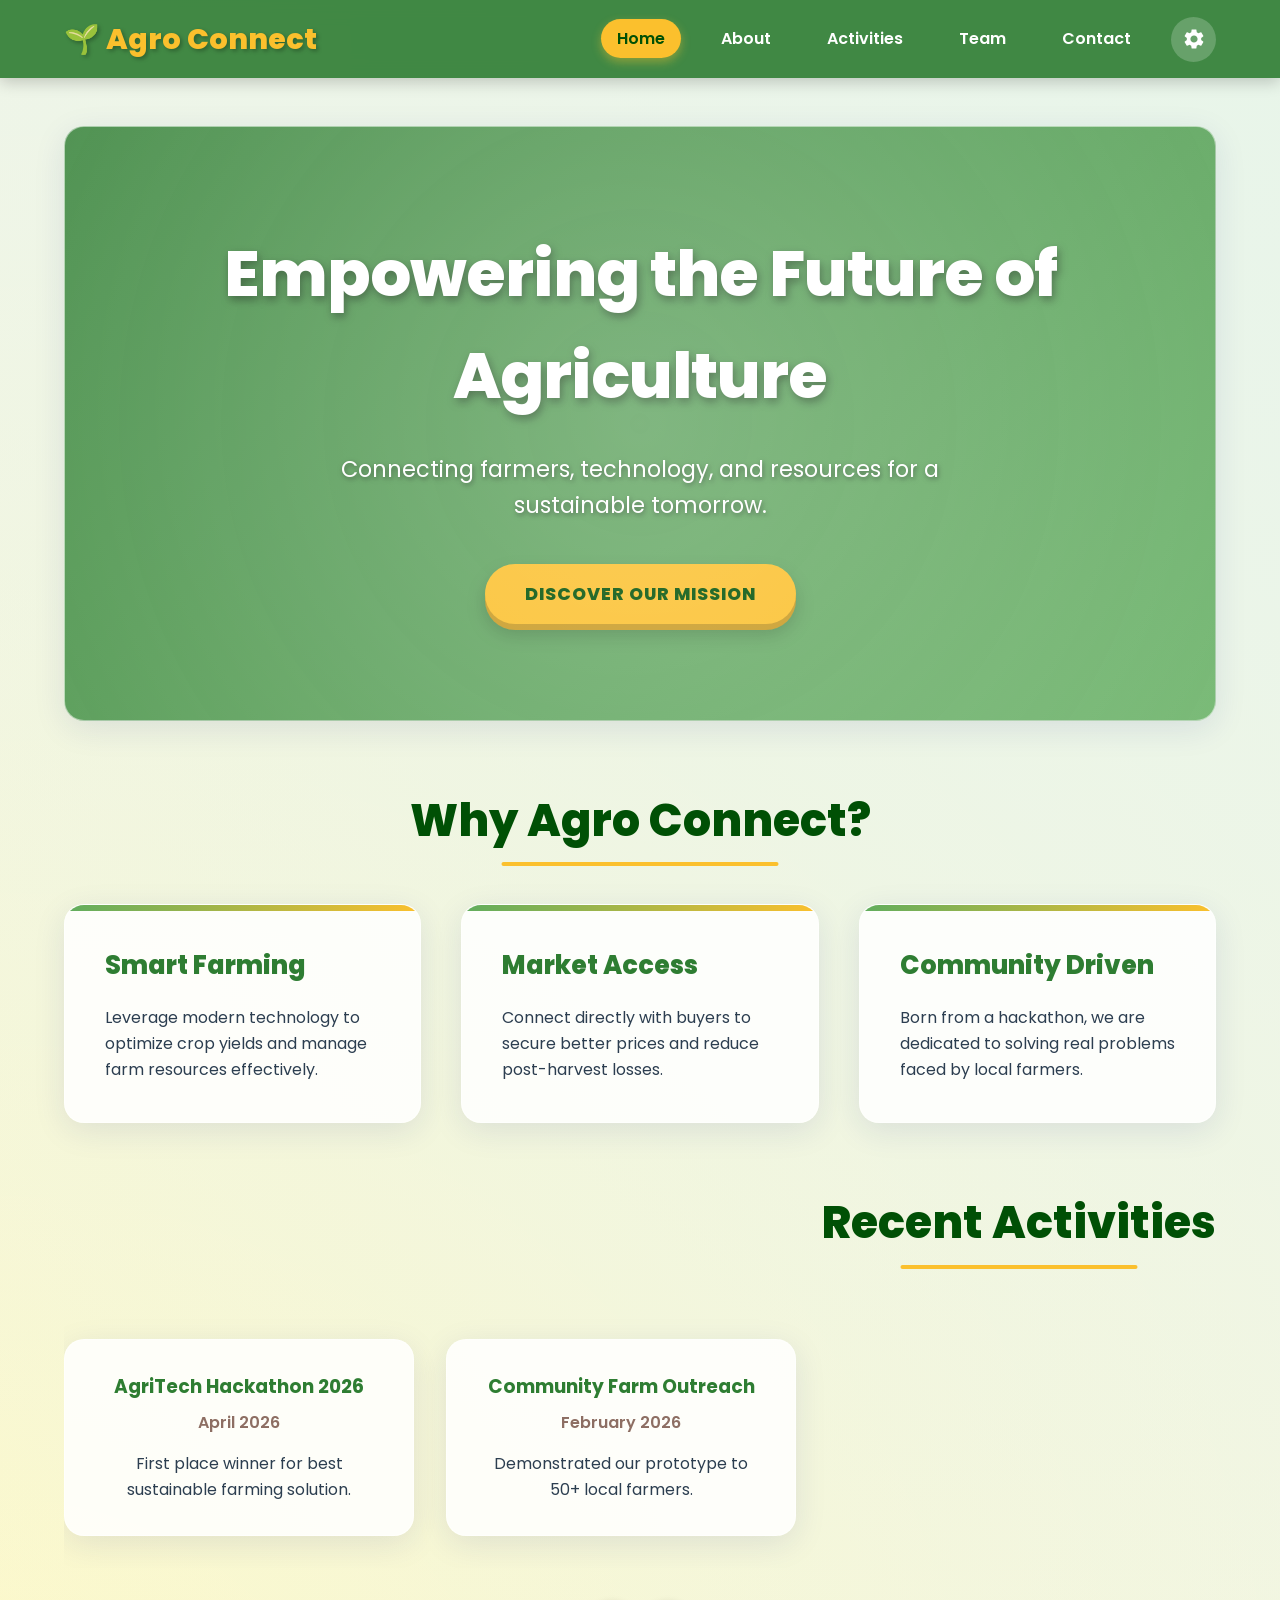
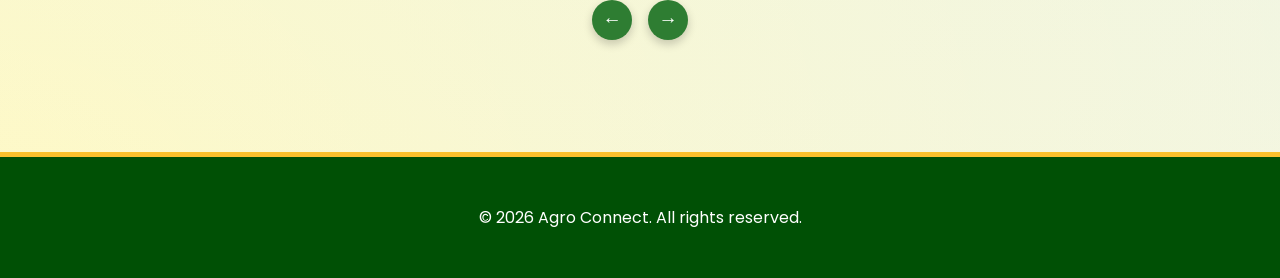
==== index.html @ d6e79afc "Initial commit with gamified dashboard and dynamic team profiles" ====
<!DOCTYPE html>
<html lang="en">
<head>
    <meta charset="UTF-8">
    <meta name="viewport" content="width=device-width, initial-scale=1.0">
    <title>Agro Connect | Home</title>
    <link rel="stylesheet" href="css/styles.css">
    <style>
        .carousel-container {
            width: 100%;
            overflow: hidden;
            position: relative;
            padding: 2rem 0;
        }
        .carousel-track {
            display: flex;
            gap: 2rem;
            transition: transform 0.5s ease-in-out;
        }
        .carousel-card {
            min-width: 300px;
            max-width: 350px;
            flex-shrink: 0;
            background: var(--bg-card);
            border: var(--glass-border);
            padding: 2rem;
            border-radius: 20px;
            box-shadow: var(--box-shadow);
        }
        .carousel-controls {
            display: flex;
            justify-content: center;
            gap: 1rem;
            margin-top: 2rem;
        }
        .carousel-btn {
            background: var(--primary-color);
            color: white;
            border: none;
            width: 40px; height: 40px;
            border-radius: 50%;
            cursor: pointer;
            font-size: 1.2rem;
            box-shadow: 0 4px 10px rgba(0,0,0,0.2);
            transition: transform 0.2s;
        }
        .carousel-btn:hover {
            transform: scale(1.1);
            background: var(--primary-light);
        }
    </style>
</head>
<body>
    <header>
        <div class="container nav-container">
            <nav>
                <a href="index.html" class="logo" data-bind="siteName">🌱 Agro Connect</a>
                <button class="mobile-menu-btn">☰</button>
                <ul class="nav-links">
                    <li><a href="index.html" class="active">Home</a></li>
                    <li><a href="about.html">About</a></li>
                    <li><a href="activities.html">Activities</a></li>
                    <li><a href="team.html">Team</a></li>
                    <li><a href="contact.html">Contact</a></li>
                    <li><a href="login.html" class="settings-icon" title="Dashboard Settings">
                        <svg viewBox="0 0 24 24"><path d="M19.14,12.94c0.04-0.3,0.06-0.61,0.06-0.94c0-0.32-0.02-0.64-0.06-0.94l2.03-1.58c0.18-0.14,0.23-0.41,0.12-0.61 l-1.92-3.32c-0.12-0.22-0.37-0.29-0.59-0.22l-2.39,0.96c-0.5-0.38-1.03-0.7-1.62-0.94L14.4,2.81c-0.04-0.24-0.24-0.41-0.48-0.41 h-3.84c-0.24,0-0.43,0.17-0.47,0.41L9.25,5.35C8.66,5.59,8.12,5.92,7.63,6.29L5.24,5.33c-0.22-0.08-0.47,0-0.59,0.22L2.73,8.87 C2.62,9.08,2.66,9.34,2.86,9.48l2.03,1.58C4.84,11.36,4.8,11.69,4.8,12s0.02,0.64,0.06,0.94l-2.03,1.58 c-0.18,0.14-0.23,0.41-0.12,0.61l1.92,3.32c0.12,0.22,0.37,0.29,0.59,0.22l2.39-0.96c0.5,0.38,1.03,0.7,1.62,0.94l0.36,2.54 c0.05,0.24,0.24,0.41,0.48,0.41h3.84c0.24,0,0.43-0.17,0.47-0.41l0.36-2.54c0.59-0.24,1.13-0.56,1.62-0.94l2.39,0.96 c0.22,0.08,0.47,0,0.59-0.22l1.92-3.32c0.12-0.22,0.07-0.49-0.12-0.61L19.14,12.94z M12,15.6c-1.98,0-3.6-1.62-3.6-3.6 s1.62-3.6,3.6-3.6s3.6,1.62,3.6,3.6S13.98,15.6,12,15.6z"/></svg>
                    </a></li>
                </ul>
            </nav>
        </div>
    </header>

    <main class="container">
        <section class="hero">
            <h1 data-bind="heroTitle">Empowering the Future of Agriculture</h1>
            <p data-bind="heroSubtitle">Connecting farmers, technology, and resources for a sustainable tomorrow.</p>
            <a href="about.html" class="btn">Discover Our Mission</a>
        </section>

        <section style="margin-bottom: 4rem;">
            <h2 class="section-title">Why Agro Connect?</h2>
            <div class="card-grid">
                <div class="card">
                    <h3>Smart Farming</h3>
                    <p>Leverage modern technology to optimize crop yields and manage farm resources effectively.</p>
                </div>
                <div class="card">
                    <h3>Market Access</h3>
                    <p>Connect directly with buyers to secure better prices and reduce post-harvest losses.</p>
                </div>
                <div class="card">
                    <h3>Community Driven</h3>
                    <p>Born from a hackathon, we are dedicated to solving real problems faced by local farmers.</p>
                </div>
            </div>
        </section>

        <!-- Dynamic Gamified Carousel for Activities -->
        <section style="margin-bottom: 4rem; text-align: center;">
            <h2 class="section-title">Recent Activities</h2>
            <div class="carousel-container">
                <div class="carousel-track" id="home-carousel-track">
                    <!-- Loaded dynamically -->
                </div>
            </div>
            <div class="carousel-controls">
                <button class="carousel-btn" id="prevBtn">&#8592;</button>
                <button class="carousel-btn" id="nextBtn">&#8594;</button>
            </div>
        </section>
    </main>

    <footer>
        <div class="container">
            <p>&copy; 2026 Agro Connect. All rights reserved.</p>
        </div>
    </footer>

    <script src="js/data.js"></script>
    <script src="js/main.js"></script>
    <script>
        document.addEventListener('DOMContentLoaded', () => {
            const track = document.getElementById('home-carousel-track');
            const data = getData();
            if (track && data.activities && data.activities.length > 0) {
                data.activities.forEach(act => {
                    track.innerHTML += `
                        <div class="carousel-card">
                            <h3 style="color: var(--primary-color); margin-bottom: 0.5rem;">${act.title}</h3>
                            <p style="font-weight: 600; color: var(--accent-color);">${act.date}</p>
                            <p style="margin-top: 1rem;">${act.description}</p>
                        </div>
                    `;
                });

                let currentIndex = 0;
                const prevBtn = document.getElementById('prevBtn');
                const nextBtn = document.getElementById('nextBtn');

                const updateCarousel = () => {
                    const cards = track.querySelectorAll('.carousel-card');
                    if (cards.length > 0) {
                        const cardWidth = cards[0].offsetWidth + 32; // width + gap
                        track.style.transform = `translateX(-${currentIndex * cardWidth}px)`;
                    }
                };

                nextBtn.addEventListener('click', () => {
                    if (currentIndex < data.activities.length - 1) {
                        currentIndex++;
                        updateCarousel();
                    }
                });

                prevBtn.addEventListener('click', () => {
                    if (currentIndex > 0) {
                        currentIndex--;
                        updateCarousel();
                    }
                });
            } else if (track) {
                track.innerHTML = '<p style="width: 100%; text-align: center;">No activities added yet.</p>';
            }
        });
    </script>
</body>
</html>
---- css/styles.css ----
@import url('https://fonts.googleapis.com/css2?family=Poppins:wght@300;400;600;800&display=swap');

:root {
    --primary-color: #2e7d32; /* Deep Green */
    --primary-light: #60ad5e;
    --primary-dark: #005005;
    --secondary-color: #fbc02d; /* Yield Yellow */
    --accent-color: #8d6e63; /* Earth Brown */
    --text-main: #2c3e50;
    --text-light: #ffffff;
    --bg-main: #f0f4f1;
    --bg-card: rgba(255, 255, 255, 0.85);
    --transition-speed: 0.3s;
    --glass-border: 1px solid rgba(255, 255, 255, 0.5);
    --box-shadow: 0 8px 32px 0 rgba(31, 38, 135, 0.1);
}

* {
    box-sizing: border-box;
    margin: 0;
    padding: 0;
    font-family: 'Poppins', sans-serif;
}

body {
    background-color: var(--bg-main);
    background-image: radial-gradient(circle at top right, #e8f5e9, transparent),
                      radial-gradient(circle at bottom left, #fff9c4, transparent);
    color: var(--text-main);
    line-height: 1.6;
    display: flex;
    flex-direction: column;
    min-height: 100vh;
    overflow-x: hidden;
}

/* Header & Navigation */
header {
    background: rgba(46, 125, 50, 0.9);
    backdrop-filter: blur(10px);
    -webkit-backdrop-filter: blur(10px);
    color: var(--text-light);
    padding: 1rem 0;
    box-shadow: 0 4px 15px rgba(0,0,0,0.2);
    position: sticky;
    top: 0;
    z-index: 1000;
}

.container {
    width: 90%;
    max-width: 1200px;
    margin: 0 auto;
}

nav {
    display: flex;
    justify-content: space-between;
    align-items: center;
}

nav .logo {
    font-size: 1.8rem;
    font-weight: 800;
    color: var(--secondary-color);
    text-decoration: none;
    display: flex;
    align-items: center;
    gap: 0.5rem;
    text-shadow: 2px 2px 4px rgba(0,0,0,0.3);
    transition: transform var(--transition-speed);
}

nav .logo:hover {
    transform: scale(1.05);
}

nav .nav-links {
    list-style: none;
    display: flex;
    gap: 1.5rem;
    align-items: center;
}

nav .nav-links a {
    color: var(--text-light);
    text-decoration: none;
    font-weight: 600;
    padding: 0.5rem 1rem;
    border-radius: 20px;
    transition: all var(--transition-speed) ease;
}

nav .nav-links a:hover, nav .nav-links a.active {
    background-color: var(--secondary-color);
    color: var(--primary-dark);
    box-shadow: 0 4px 10px rgba(251, 192, 45, 0.4);
    transform: translateY(-2px);
}

.settings-icon {
    display: flex;
    align-items: center;
    justify-content: center;
    background: rgba(255,255,255,0.2);
    border-radius: 50% !important;
    width: 45px;
    height: 45px;
    padding: 0 !important;
}

.settings-icon svg {
    width: 24px;
    height: 24px;
    fill: currentColor;
    transition: transform 0.5s ease;
}

.settings-icon:hover svg {
    transform: rotate(90deg);
}

.mobile-menu-btn {
    display: none;
    background: none;
    border: none;
    color: var(--text-light);
    font-size: 1.8rem;
    cursor: pointer;
}

/* Main Content */
main {
    flex: 1;
    padding: 3rem 0;
    animation: fadeIn 0.8s ease-out forwards;
}

@keyframes fadeIn {
    from { opacity: 0; transform: translateY(20px); }
    to { opacity: 1; transform: translateY(0); }
}

/* Hero Section */
.hero {
    text-align: center;
    padding: 6rem 2rem;
    background: linear-gradient(135deg, rgba(46, 125, 50, 0.85), rgba(96, 173, 94, 0.85)), url('https://images.unsplash.com/photo-1500937386664-56d1dfef3854?auto=format&fit=crop&w=1600&q=80') center/cover;
    background-attachment: fixed;
    color: var(--text-light);
    border-radius: 20px;
    margin-bottom: 4rem;
    box-shadow: var(--box-shadow);
    border: var(--glass-border);
    position: relative;
    overflow: hidden;
}

.hero::before {
    content: '';
    position: absolute;
    top: -50%; left: -50%;
    width: 200%; height: 200%;
    background: radial-gradient(circle, rgba(255,255,255,0.2) 0%, transparent 60%);
    animation: rotateBg 20s linear infinite;
    pointer-events: none;
}

@keyframes rotateBg {
    from { transform: rotate(0deg); }
    to { transform: rotate(360deg); }
}

.hero h1 {
    font-size: 4rem;
    font-weight: 800;
    margin-bottom: 1.5rem;
    text-shadow: 2px 4px 10px rgba(0,0,0,0.4);
    letter-spacing: -1px;
}

.hero p {
    font-size: 1.4rem;
    max-width: 700px;
    margin: 0 auto 2.5rem;
    text-shadow: 1px 2px 5px rgba(0,0,0,0.5);
}

.btn {
    display: inline-flex;
    align-items: center;
    justify-content: center;
    background-color: var(--secondary-color);
    color: var(--primary-dark);
    padding: 1rem 2.5rem;
    border-radius: 50px;
    text-decoration: none;
    font-weight: 800;
    font-size: 1.1rem;
    transition: all 0.2s cubic-bezier(0.175, 0.885, 0.32, 1.275);
    border: none;
    cursor: pointer;
    box-shadow: 0 6px 0 #c89a23, 0 10px 20px rgba(0,0,0,0.2);
    text-transform: uppercase;
    letter-spacing: 1px;
}

.btn:active {
    transform: translateY(6px);
    box-shadow: 0 0px 0 #c89a23, 0 5px 10px rgba(0,0,0,0.2);
}

.btn:hover {
    background-color: #ffe082;
}

/* Sections */
.section-title {
    text-align: center;
    color: var(--primary-dark);
    margin-bottom: 3rem;
    font-size: 2.8rem;
    font-weight: 800;
    position: relative;
    display: inline-block;
    left: 50%;
    transform: translateX(-50%);
}

.section-title::after {
    content: '';
    position: absolute;
    width: 60%;
    height: 4px;
    background: var(--secondary-color);
    bottom: -10px;
    left: 20%;
    border-radius: 2px;
}

.card-grid {
    display: grid;
    grid-template-columns: repeat(auto-fit, minmax(320px, 1fr));
    gap: 2.5rem;
}

/* Gamified Glassmorphism Cards */
.card {
    background: var(--bg-card);
    backdrop-filter: blur(16px);
    -webkit-backdrop-filter: blur(16px);
    border: var(--glass-border);
    padding: 2.5rem;
    border-radius: 20px;
    box-shadow: var(--box-shadow);
    transition: all 0.4s cubic-bezier(0.175, 0.885, 0.32, 1.275);
    position: relative;
    overflow: hidden;
    z-index: 1;
}

.card::before {
    content: '';
    position: absolute;
    top: 0; left: 0; width: 100%; height: 6px;
    background: linear-gradient(90deg, var(--primary-light), var(--secondary-color));
    z-index: 2;
}

.card:hover {
    transform: translateY(-10px) scale(1.02);
    box-shadow: 0 15px 35px rgba(0,0,0,0.15);
}

.card h3 {
    color: var(--primary-color);
    margin-bottom: 1.2rem;
    font-size: 1.6rem;
    font-weight: 800;
}

/* Dashboard Specific */
.dashboard-layout {
    display: grid;
    grid-template-columns: 280px 1fr;
    gap: 2.5rem;
}

.sidebar {
    background: var(--bg-card);
    padding: 2rem 1.5rem;
    border-radius: 20px;
    box-shadow: var(--box-shadow);
    border: var(--glass-border);
    height: fit-content;
    position: sticky;
    top: 100px;
}

.sidebar ul { list-style: none; }
.sidebar li { margin-bottom: 0.8rem; }

.sidebar a {
    text-decoration: none;
    color: var(--text-main);
    font-weight: 600;
    display: flex;
    align-items: center;
    padding: 1rem 1.5rem;
    border-radius: 12px;
    transition: all var(--transition-speed);
    background: transparent;
    border: 2px solid transparent;
}

.sidebar a:hover, .sidebar a.active {
    background: var(--primary-color);
    color: var(--text-light);
    border-color: var(--primary-light);
    transform: translateX(10px);
    box-shadow: 0 4px 15px rgba(46, 125, 50, 0.3);
}

.form-group {
    margin-bottom: 1.8rem;
}

.form-group label {
    display: block;
    margin-bottom: 0.6rem;
    font-weight: 600;
    color: var(--primary-dark);
}

.form-control {
    width: 100%;
    padding: 1rem;
    border: 2px solid #e0e0e0;
    border-radius: 12px;
    font-size: 1rem;
    transition: all 0.3s;
    background: rgba(255,255,255,0.9);
}

.form-control:focus {
    border-color: var(--primary-light);
    outline: none;
    box-shadow: 0 0 0 4px rgba(96, 173, 94, 0.2);
}

textarea.form-control {
    resize: vertical;
    min-height: 120px;
}

.dashboard-panel {
    display: none;
    animation: fadeIn 0.5s ease-out forwards;
}
.dashboard-panel.active {
    display: block;
}

/* Footer */
footer {
    background-color: var(--primary-dark);
    color: var(--text-light);
    text-align: center;
    padding: 3rem 0;
    margin-top: auto;
    border-top: 5px solid var(--secondary-color);
}

/* Responsive */
@media (max-width: 768px) {
    .nav-links {
        display: none;
        flex-direction: column;
        position: absolute;
        top: 100%;
        left: 0;
        width: 100%;
        background-color: rgba(46, 125, 50, 0.95);
        backdrop-filter: blur(10px);
        padding: 2rem 0;
        text-align: center;
        box-shadow: 0 10px 20px rgba(0,0,0,0.2);
    }

    .nav-links.show {
        display: flex;
    }

    .mobile-menu-btn {
        display: block;
    }

    .dashboard-layout {
        grid-template-columns: 1fr;
    }

    .hero h1 {
        font-size: 2.5rem;
    }
}
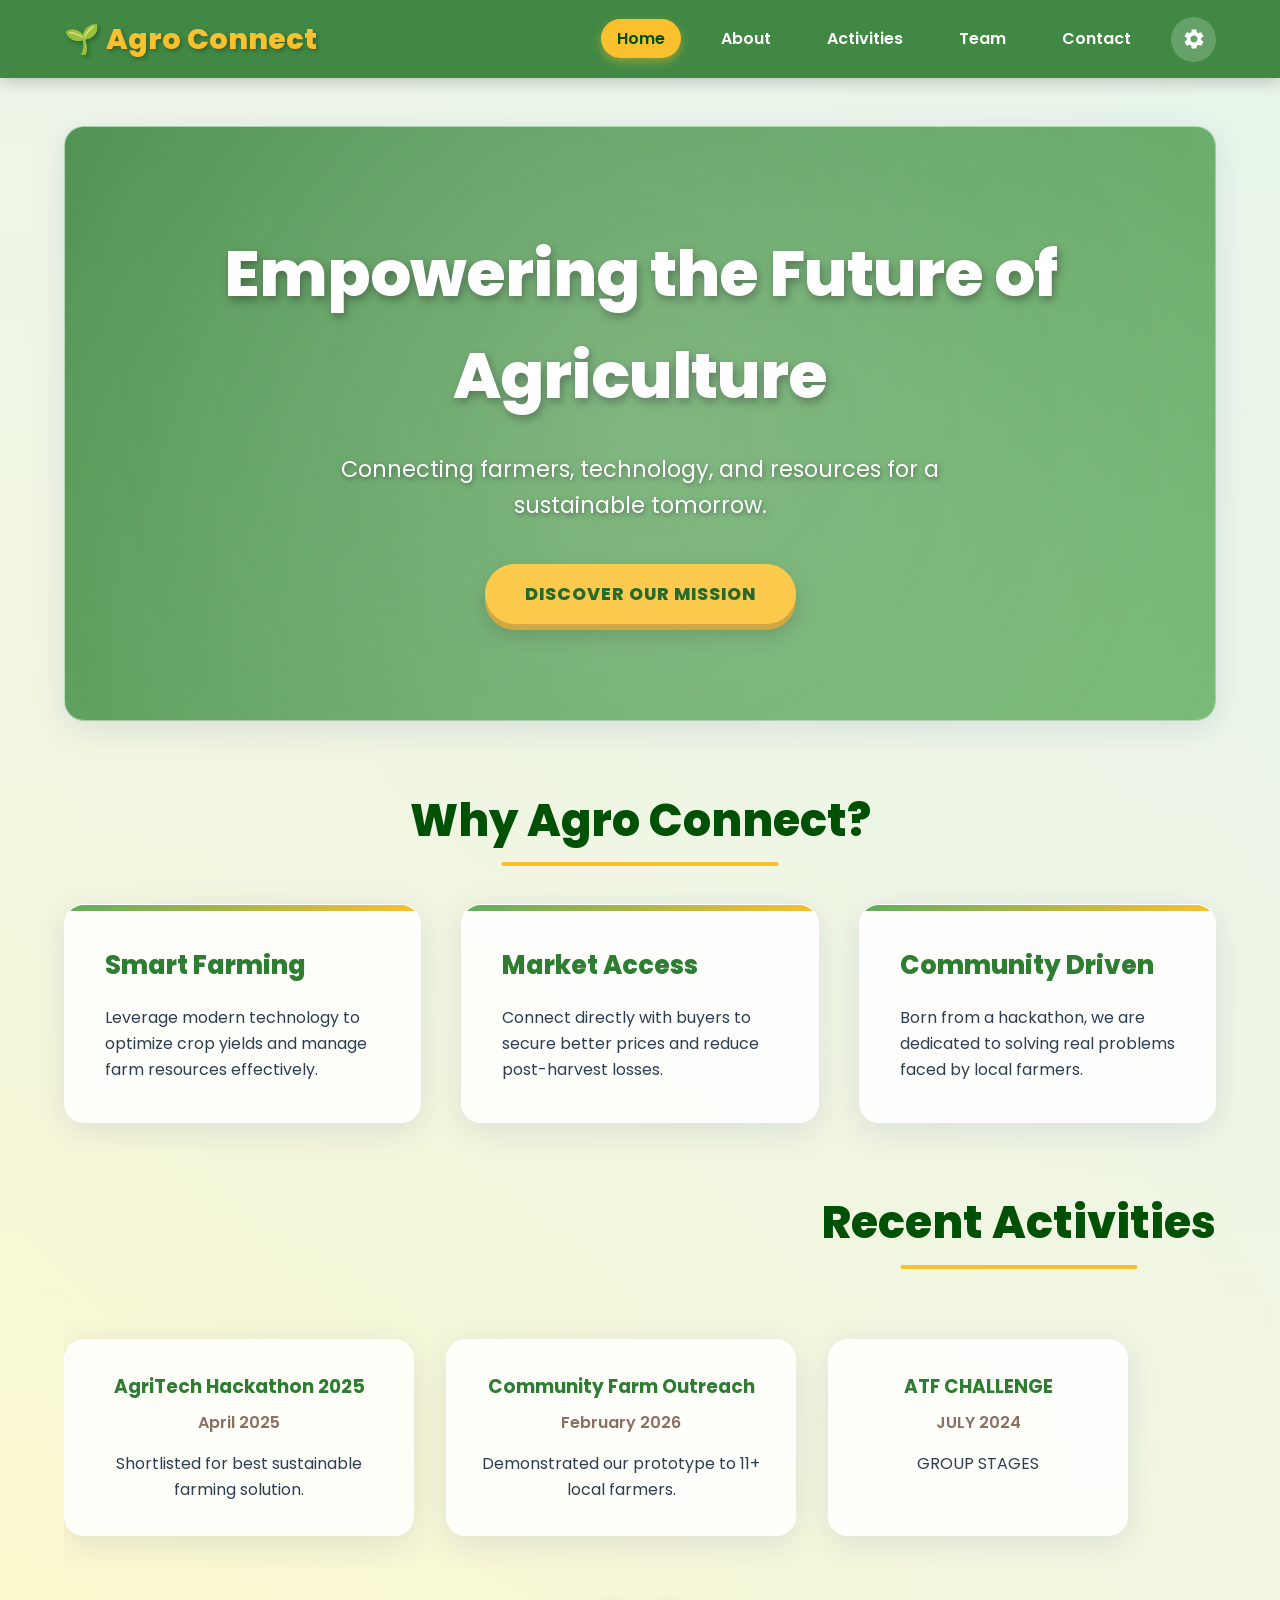
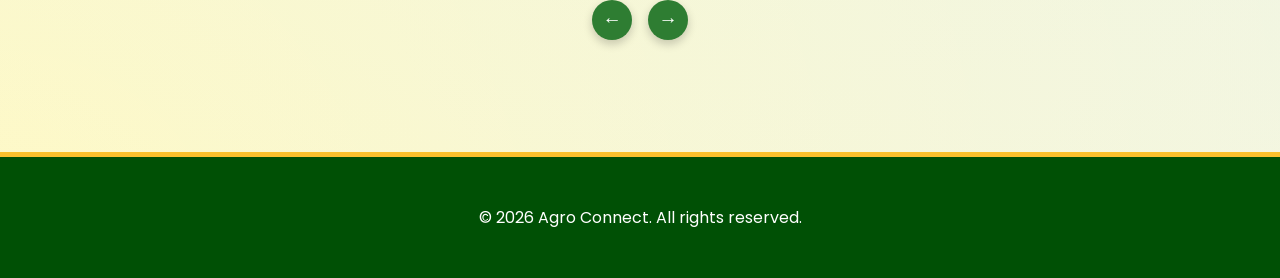
==== commit 3e3a8816: "Responsive nav: animated hamburger, slide drawer, auto-close on link/outside click/Escape" ====
--- a/index.html
+++ b/index.html
@@ -55,7 +55,11 @@
         <div class="container nav-container">
             <nav>
                 <a href="index.html" class="logo" data-bind="siteName">🌱 Agro Connect</a>
-                <button class="mobile-menu-btn">☰</button>
+                <button class="mobile-menu-btn" id="mobile-menu-btn" aria-label="Toggle navigation" aria-expanded="false">
+                    <span class="bar"></span>
+                    <span class="bar"></span>
+                    <span class="bar"></span>
+                </button>
                 <ul class="nav-links">
                     <li><a href="index.html" class="active">Home</a></li>
                     <li><a href="about.html">About</a></li>
--- a/css/styles.css
+++ b/css/styles.css
@@ -120,13 +120,40 @@
     transform: rotate(90deg);
 }
 
+/* Hamburger button — hidden on desktop */
 .mobile-menu-btn {
     display: none;
+    flex-direction: column;
+    justify-content: center;
+    align-items: center;
+    gap: 5px;
     background: none;
     border: none;
-    color: var(--text-light);
-    font-size: 1.8rem;
     cursor: pointer;
+    padding: 6px;
+    z-index: 10001;
+}
+
+.mobile-menu-btn .bar {
+    display: block;
+    width: 26px;
+    height: 3px;
+    background: var(--text-light);
+    border-radius: 3px;
+    transition: all 0.35s ease;
+    transform-origin: center;
+}
+
+/* Animate hamburger → X when open */
+.mobile-menu-btn.open .bar:nth-child(1) {
+    transform: translateY(8px) rotate(45deg);
+}
+.mobile-menu-btn.open .bar:nth-child(2) {
+    opacity: 0;
+    transform: scaleX(0);
+}
+.mobile-menu-btn.open .bar:nth-child(3) {
+    transform: translateY(-8px) rotate(-45deg);
 }
 
 /* Main Content */
@@ -372,34 +399,155 @@
 }
 
 /* Responsive */
-@media (max-width: 768px) {
+@media (max-width: 1024px) {
+    .hero h1 {
+        font-size: 3.5rem;
+    }
+    .section-title {
+        font-size: 2.5rem;
+    }
+}
+
+/* ── Tablet & Mobile (≤ 900px) ──────────────────────────────── */
+@media (max-width: 900px) {
+    header {
+        padding: 0.8rem 0;
+    }
+
+    nav .logo {
+        font-size: 1.5rem;
+    }
+
+    /* Show hamburger */
+    .mobile-menu-btn {
+        display: flex;
+    }
+
+    /* Nav drawer — slides down from under header */
     .nav-links {
-        display: none;
+        display: flex;              /* always flex, but height = 0 */
         flex-direction: column;
-        position: absolute;
-        top: 100%;
+        align-items: stretch;
+        position: fixed;
+        top: 0;
         left: 0;
         width: 100%;
-        background-color: rgba(46, 125, 50, 0.95);
-        backdrop-filter: blur(10px);
-        padding: 2rem 0;
+        max-height: 0;
+        overflow: hidden;
+        background: rgba(27, 94, 32, 0.97);
+        backdrop-filter: blur(12px);
+        -webkit-backdrop-filter: blur(12px);
+        padding: 0;
+        z-index: 9999;
+        transition: max-height 0.4s cubic-bezier(0.4,0,0.2,1),
+                    padding 0.4s ease,
+                    box-shadow 0.4s ease;
+        box-shadow: none;
         text-align: center;
-        box-shadow: 0 10px 20px rgba(0,0,0,0.2);
     }
 
     .nav-links.show {
-        display: flex;
-    }
-
-    .mobile-menu-btn {
+        max-height: 100vh;
+        padding: 5rem 0 2rem; /* top gap clears the sticky header */
+        box-shadow: 0 8px 30px rgba(0,0,0,0.4);
+    }
+
+    .nav-links li {
+        width: 100%;
+        border-bottom: 1px solid rgba(255,255,255,0.08);
+    }
+
+    .nav-links li:last-child {
+        border-bottom: none;
+    }
+
+    .nav-links a {
         display: block;
-    }
-
+        padding: 1.1rem 2rem;
+        font-size: 1.15rem;
+        border-radius: 0;
+        width: 100%;
+    }
+
+    .nav-links a:hover,
+    .nav-links a.active {
+        background: rgba(251, 192, 45, 0.15);
+        color: var(--secondary-color);
+        transform: none;
+        box-shadow: none;
+    }
+
+    .settings-icon {
+        margin: 0.8rem auto !important;
+        width: 56px !important;
+        height: 56px !important;
+    }
+
+    /* Layout */
     .dashboard-layout {
         grid-template-columns: 1fr;
     }
 
+    .sidebar {
+        position: relative;
+        top: 0;
+        margin-bottom: 2rem;
+    }
+
+    .hero {
+        padding: 3rem 1rem;
+        margin-bottom: 2rem;
+    }
+
     .hero h1 {
-        font-size: 2.5rem;
-    }
-}
+        font-size: 2.2rem;
+    }
+
+    .hero p {
+        font-size: 1.1rem;
+    }
+
+    .section-title {
+        font-size: 2rem;
+    }
+
+    .card {
+        padding: 1.4rem;
+    }
+
+    .card-grid {
+        grid-template-columns: 1fr;
+        gap: 1.5rem;
+    }
+}
+
+@media (max-width: 480px) {
+    nav .logo {
+        font-size: 1.4rem;
+    }
+    
+    .hero h1 {
+        font-size: 2.2rem;
+    }
+    
+    .hero p {
+        font-size: 1.1rem;
+    }
+    
+    .section-title {
+        font-size: 1.8rem;
+    }
+    
+    .btn {
+        padding: 0.8rem 1.5rem;
+        font-size: 1rem;
+    }
+    
+    .sidebar {
+        padding: 1.5rem 1rem;
+    }
+    
+    .card h3 {
+        font-size: 1.4rem;
+    }
+}
